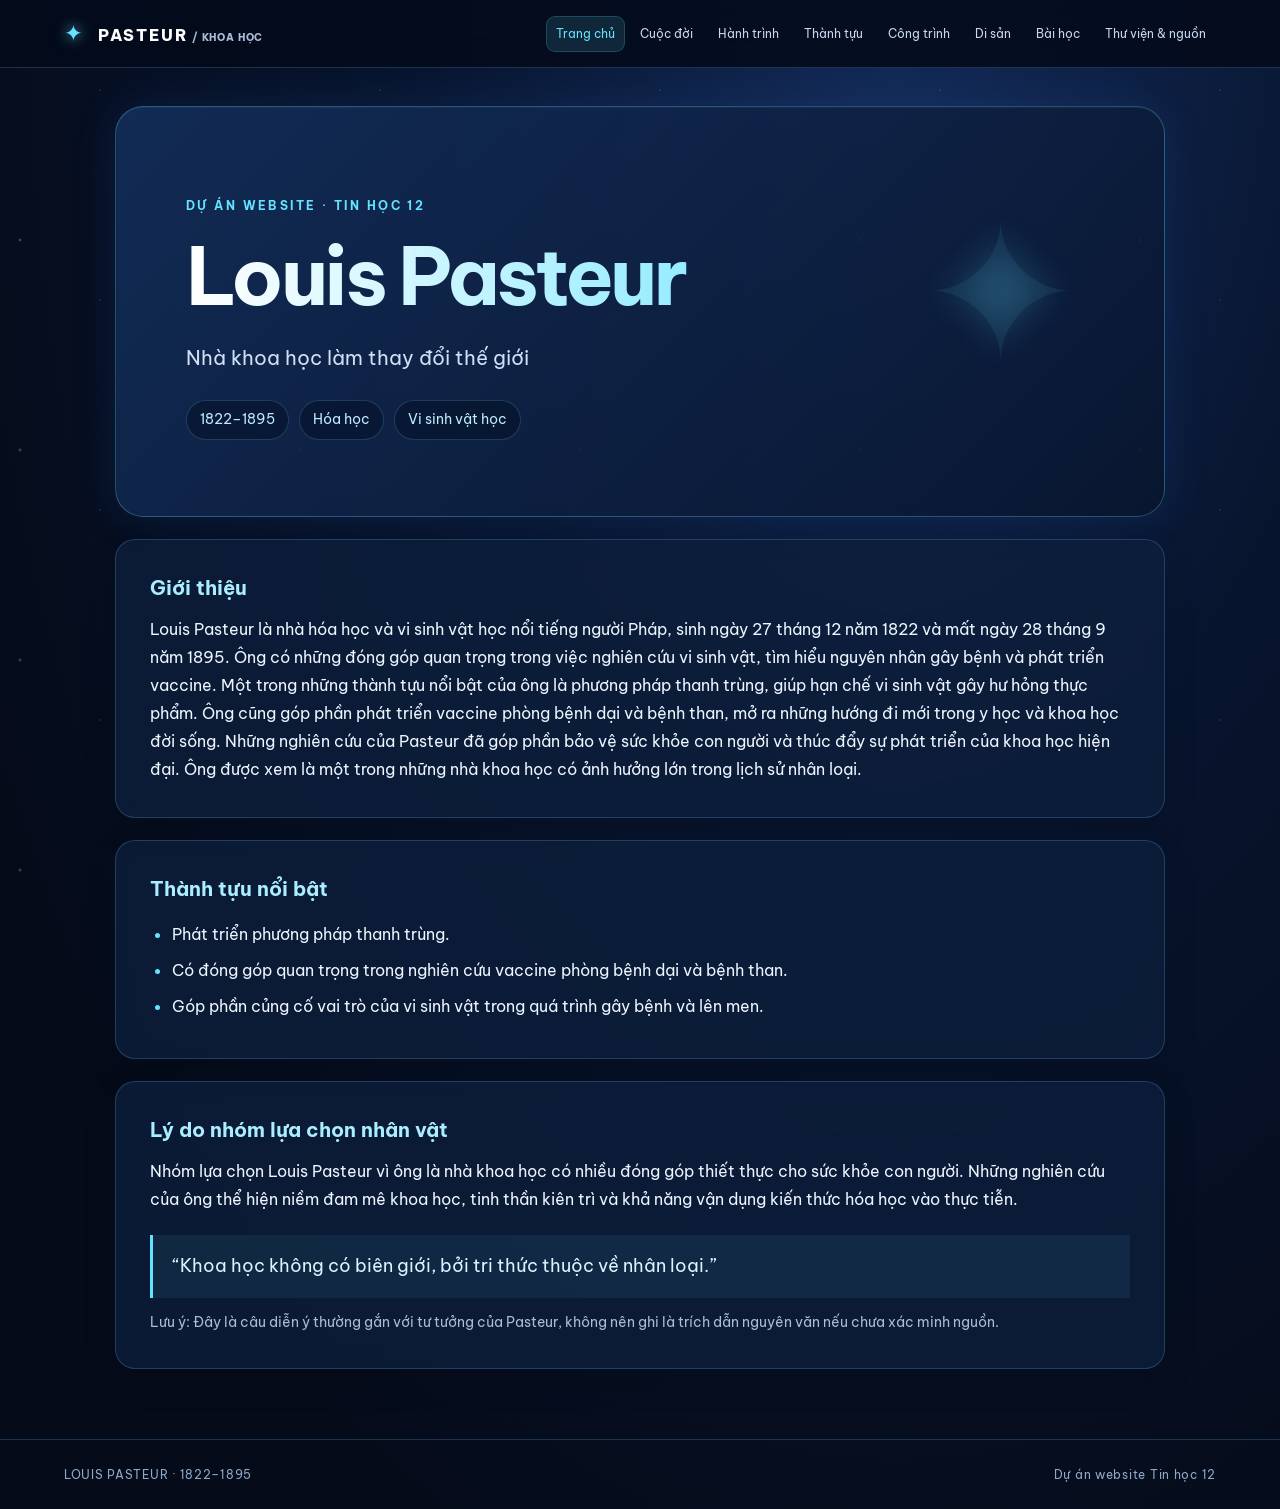
==== index.html @ 59354911 "Add files via upload" ====
<!DOCTYPE html>
<html lang="vi">
<head>
<meta charset="UTF-8"><meta name="viewport" content="width=device-width, initial-scale=1.0">
<meta name="theme-color" content="#07152f">
<title>Louis Pasteur – Nhà khoa học làm thay đổi thế giới</title>
<link rel="stylesheet" href="style.css">
</head>
<body>
<div class="stars"></div>
<header class="topbar"><a class="brand" href="index.html"><span class="brand-mark">✦</span> PASTEUR<span class="brand-sub"> / KHOA HỌC</span></a><button class="menu-toggle" aria-label="Mở menu" onclick="document.querySelector('.nav').classList.toggle('open')">☰</button><nav class="nav"><a href="index.html" class="active">Trang chủ</a>
<a href="cuocdoi.html" class="">Cuộc đời</a>
<a href="hanhtrinh.html" class="">Hành trình</a>
<a href="thanhtuu.html" class="">Thành tựu</a>
<a href="congtrinh.html" class="">Công trình</a>
<a href="disan_baihoc.html" class="">Di sản</a>
<a href="baihoc.html" class="">Bài học</a>
<a href="thuvien_nguon.html" class="">Thư viện & nguồn</a></nav></header>
<main>
<section class="hero">
  <p class="eyebrow">DỰ ÁN WEBSITE · TIN HỌC 12</p>
  <h1>Louis Pasteur</h1>
  <p class="lead">Nhà khoa học làm thay đổi thế giới</p>
  <div class="facts">
    <span>1822–1895</span><span>Hóa học</span><span>Vi sinh vật học</span>
  </div>
</section>
<section class="panel">
  <h2>Giới thiệu</h2>
  <p>Louis Pasteur là nhà hóa học và vi sinh vật học nổi tiếng người Pháp, sinh ngày 27 tháng 12 năm 1822 và mất ngày 28 tháng 9 năm 1895. Ông có những đóng góp quan trọng trong việc nghiên cứu vi sinh vật, tìm hiểu nguyên nhân gây bệnh và phát triển vaccine. Một trong những thành tựu nổi bật của ông là phương pháp thanh trùng, giúp hạn chế vi sinh vật gây hư hỏng thực phẩm. Ông cũng góp phần phát triển vaccine phòng bệnh dại và bệnh than, mở ra những hướng đi mới trong y học và khoa học đời sống. Những nghiên cứu của Pasteur đã góp phần bảo vệ sức khỏe con người và thúc đẩy sự phát triển của khoa học hiện đại. Ông được xem là một trong những nhà khoa học có ảnh hưởng lớn trong lịch sử nhân loại.</p>
</section>
<section class="panel">
  <h2>Thành tựu nổi bật</h2>
  <ul><li>Phát triển phương pháp thanh trùng.</li><li>Có đóng góp quan trọng trong nghiên cứu vaccine phòng bệnh dại và bệnh than.</li><li>Góp phần củng cố vai trò của vi sinh vật trong quá trình gây bệnh và lên men.</li></ul>
</section>
<section class="panel">
  <h2>Lý do nhóm lựa chọn nhân vật</h2>
  <p>Nhóm lựa chọn Louis Pasteur vì ông là nhà khoa học có nhiều đóng góp thiết thực cho sức khỏe con người. Những nghiên cứu của ông thể hiện niềm đam mê khoa học, tinh thần kiên trì và khả năng vận dụng kiến thức hóa học vào thực tiễn.</p>
  <blockquote>“Khoa học không có biên giới, bởi tri thức thuộc về nhân loại.”</blockquote>
  <p class="muted">Lưu ý: Đây là câu diễn ý thường gắn với tư tưởng của Pasteur, không nên ghi là trích dẫn nguyên văn nếu chưa xác minh nguồn.</p>
</section>
</main>
<footer><span>LOUIS PASTEUR · 1822–1895</span><span>Dự án website Tin học 12</span></footer>
<script src="script.js"></script>
</body></html>
---- style.css ----
@import url('https://fonts.googleapis.com/css2?family=Be+Vietnam+Pro:wght@400;500;600;700;800&display=swap');
:root{--bg:#050d20;--panel:rgba(14,31,61,.78);--line:rgba(111,190,255,.22);--text:#edf5ff;--muted:#a9bdd8;--cyan:#64e2ff;--blue:#7a9cff}
*{box-sizing:border-box}html{scroll-behavior:smooth}body{margin:0;min-height:100vh;background:radial-gradient(ellipse at 70% 0%,#142b58 0%,#08152f 38%,#050b19 80%);color:var(--text);font-family:'Be Vietnam Pro',system-ui,sans-serif;line-height:1.75}
.stars{position:fixed;inset:0;pointer-events:none;opacity:.32;z-index:-1;background-image:radial-gradient(2px 2px at 20px 30px,#fff,transparent),radial-gradient(1px 1px at 100px 90px,#a5e9ff,transparent),radial-gradient(1px 1px at 180px 40px,#fff,transparent),radial-gradient(2px 2px at 240px 160px,#7aa9ff,transparent);background-size:280px 210px}
.topbar{position:sticky;top:0;z-index:5;display:flex;align-items:center;justify-content:space-between;gap:18px;padding:14px clamp(16px,5vw,64px);background:rgba(4,11,27,.88);backdrop-filter:blur(16px);border-bottom:1px solid var(--line)}
.brand{font-weight:800;letter-spacing:.12em;color:white;text-decoration:none;white-space:nowrap}.brand-mark{color:var(--cyan);font-size:1.4rem;margin-right:7px;text-shadow:0 0 14px var(--cyan)}.brand-sub{font-size:.65rem;color:var(--muted);letter-spacing:.08em}
.nav{display:flex;gap:5px;align-items:center;flex-wrap:wrap;justify-content:flex-end}.nav a{font-size:.78rem;color:#c7d8f0;text-decoration:none;padding:7px 10px;border-radius:9px;transition:.2s}.nav a:hover,.nav a.active{background:rgba(100,226,255,.12);color:var(--cyan);box-shadow:inset 0 0 0 1px rgba(100,226,255,.18)}
.menu-toggle{display:none;background:transparent;color:white;border:1px solid var(--line);border-radius:8px;padding:7px 10px;font-size:1.1rem}
main{width:min(1050px,calc(100% - 32px));margin:38px auto 70px}.hero,.page-head{padding:clamp(30px,7vw,76px) clamp(22px,6vw,70px);border:1px solid rgba(100,226,255,.28);border-radius:28px;background:linear-gradient(135deg,rgba(19,45,88,.94),rgba(9,21,46,.84));box-shadow:0 0 45px rgba(47,129,255,.12),inset 0 1px rgba(255,255,255,.05);position:relative;overflow:hidden}
.hero:after{content:"✦";position:absolute;right:8%;top:4%;font-size:clamp(90px,18vw,190px);color:rgba(100,226,255,.08);text-shadow:0 0 35px rgba(100,226,255,.2);animation:float 5s ease-in-out infinite}
.eyebrow{font-size:.76rem;letter-spacing:.2em;color:var(--cyan);font-weight:700}.hero h1,.page-head h1{font-size:clamp(2.3rem,7vw,5rem);line-height:1.12;letter-spacing:-.045em;margin:14px 0;background:linear-gradient(90deg,#fff,#8deaff 60%,#9dafff);color:transparent;background-clip:text}.lead{font-size:clamp(1rem,2.5vw,1.25rem);color:#d0e1f7;max-width:700px}.facts{display:flex;flex-wrap:wrap;gap:10px;margin-top:25px}.facts span{padding:7px 13px;border:1px solid var(--line);background:rgba(5,17,39,.55);border-radius:99px;color:#bfeaff;font-size:.85rem}
.panel{margin-top:22px;padding:clamp(20px,4vw,34px);border-radius:20px;border:1px solid var(--line);background:var(--panel);box-shadow:0 12px 35px rgba(0,0,0,.12);backdrop-filter:blur(10px);animation:rise .55s both}.panel h2{font-size:1.25rem;line-height:1.4;color:#a9edff;margin:0 0 13px}.panel p{margin:0 0 14px}.panel p:last-child{margin-bottom:0}.panel ul{padding-left:22px;margin:0}.panel li{padding:4px 0}.panel li::marker{color:var(--cyan)}blockquote{margin:22px 0 12px;padding:16px 20px;border-left:3px solid var(--cyan);background:rgba(100,226,255,.07);color:#d9f6ff;font-size:1.1rem}.muted{font-size:.86rem;color:var(--muted)}a{color:var(--cyan)}.timeline{display:grid;grid-template-columns:repeat(2,minmax(0,1fr));gap:14px;margin-top:18px}.timeline>div{border:1px solid var(--line);border-radius:14px;padding:17px;background:rgba(4,15,34,.48)}.timeline b{color:var(--cyan)}.timeline p{margin:6px 0 0;color:#cbd9ed}
footer{display:flex;justify-content:space-between;gap:12px;flex-wrap:wrap;padding:24px clamp(16px,5vw,64px);border-top:1px solid var(--line);color:#8fa8c8;font-size:.75rem;letter-spacing:.06em}
@keyframes float{0%,100%{transform:translateY(0) rotate(0)}50%{transform:translateY(-12px) rotate(5deg)}}@keyframes rise{from{opacity:0;transform:translateY(12px)}to{opacity:1;transform:translateY(0)}}
@media(max-width:900px){.topbar{flex-wrap:wrap}.menu-toggle{display:block}.nav{display:none;flex-basis:100%;justify-content:flex-start}.nav.open{display:flex}.nav a{font-size:.8rem}.brand-sub{display:none}main{margin-top:22px}.timeline{grid-template-columns:1fr}}
@media(max-width:480px){main{width:calc(100% - 22px)}.topbar{padding:12px}.hero,.page-head{border-radius:20px}.panel{border-radius:16px}.nav a{padding:6px 8px}}
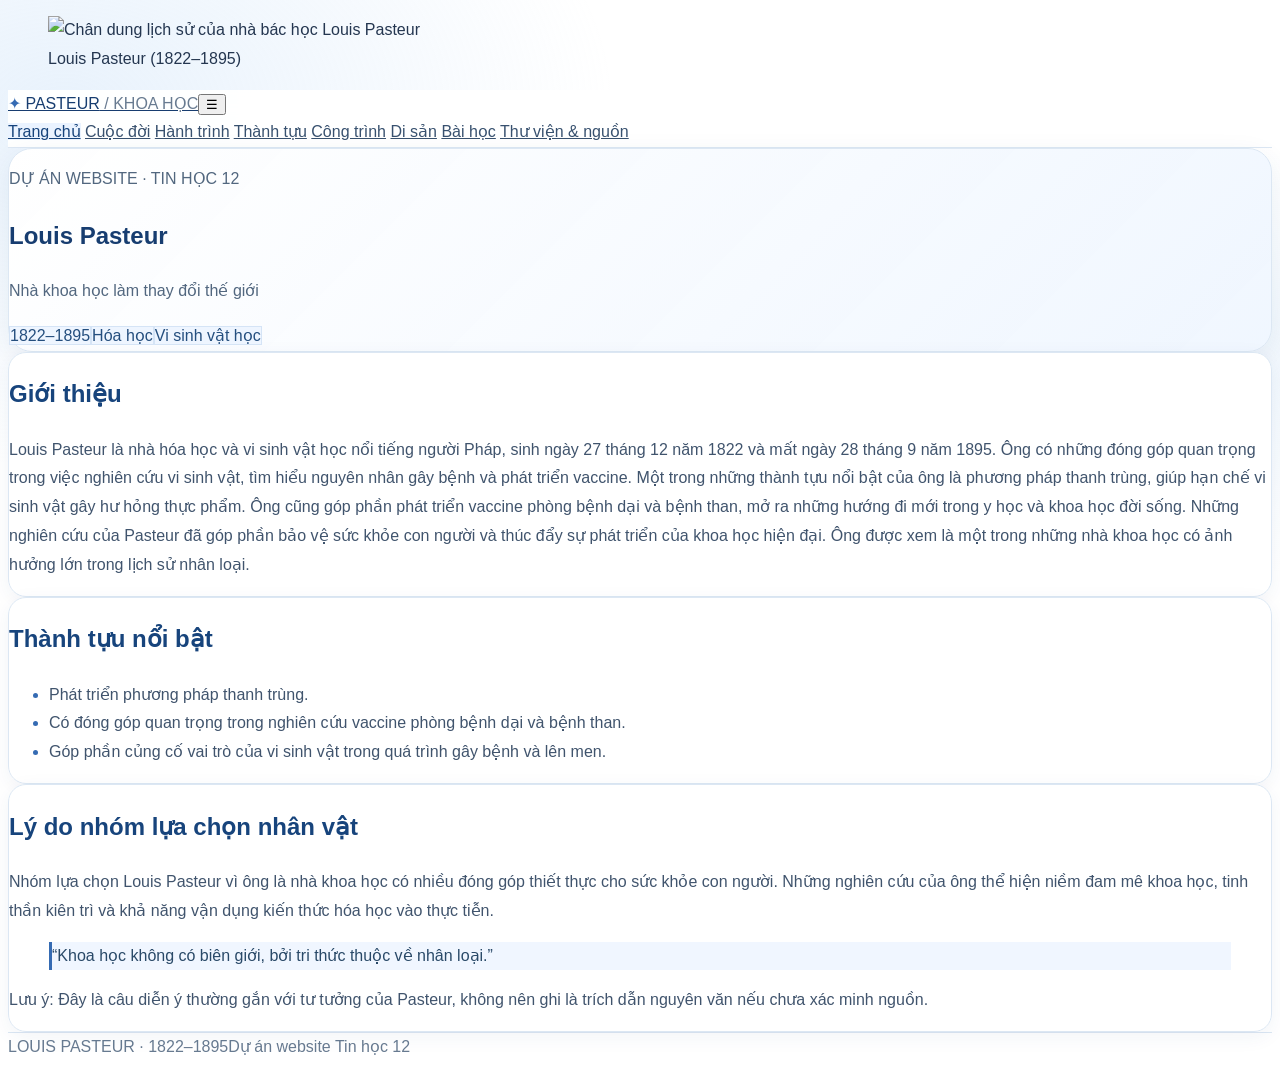
==== commit 01d20fa3: "Update index.html" ====
--- a/index.html
+++ b/index.html
@@ -4,6 +4,15 @@
 <meta charset="UTF-8"><meta name="viewport" content="width=device-width, initial-scale=1.0">
 <meta name="theme-color" content="#07152f">
 <title>Louis Pasteur – Nhà khoa học làm thay đổi thế giới</title>
+  <figure class="pasteur-portrait">
+  <img
+    src="https://commons.wikimedia.org/wiki/Special:FilePath/Louis_Pasteur_portrait_photo.jpg"
+    alt="Chân dung lịch sử của nhà bác học Louis Pasteur"
+    loading="lazy">
+  <figcaption>
+    Louis Pasteur (1822–1895)
+  </figcaption>
+</figure>
 <link rel="stylesheet" href="style.css">
 </head>
 <body>
@@ -42,4 +51,4 @@
 </main>
 <footer><span>LOUIS PASTEUR · 1822–1895</span><span>Dự án website Tin học 12</span></footer>
 <script src="script.js"></script>
-</body></html>+</body></html>
--- a/style.css
+++ b/style.css
@@ -1,17 +1,208 @@
-
-@import url('https://fonts.googleapis.com/css2?family=Be+Vietnam+Pro:wght@400;500;600;700;800&display=swap');
-:root{--bg:#050d20;--panel:rgba(14,31,61,.78);--line:rgba(111,190,255,.22);--text:#edf5ff;--muted:#a9bdd8;--cyan:#64e2ff;--blue:#7a9cff}
-*{box-sizing:border-box}html{scroll-behavior:smooth}body{margin:0;min-height:100vh;background:radial-gradient(ellipse at 70% 0%,#142b58 0%,#08152f 38%,#050b19 80%);color:var(--text);font-family:'Be Vietnam Pro',system-ui,sans-serif;line-height:1.75}
-.stars{position:fixed;inset:0;pointer-events:none;opacity:.32;z-index:-1;background-image:radial-gradient(2px 2px at 20px 30px,#fff,transparent),radial-gradient(1px 1px at 100px 90px,#a5e9ff,transparent),radial-gradient(1px 1px at 180px 40px,#fff,transparent),radial-gradient(2px 2px at 240px 160px,#7aa9ff,transparent);background-size:280px 210px}
-.topbar{position:sticky;top:0;z-index:5;display:flex;align-items:center;justify-content:space-between;gap:18px;padding:14px clamp(16px,5vw,64px);background:rgba(4,11,27,.88);backdrop-filter:blur(16px);border-bottom:1px solid var(--line)}
-.brand{font-weight:800;letter-spacing:.12em;color:white;text-decoration:none;white-space:nowrap}.brand-mark{color:var(--cyan);font-size:1.4rem;margin-right:7px;text-shadow:0 0 14px var(--cyan)}.brand-sub{font-size:.65rem;color:var(--muted);letter-spacing:.08em}
-.nav{display:flex;gap:5px;align-items:center;flex-wrap:wrap;justify-content:flex-end}.nav a{font-size:.78rem;color:#c7d8f0;text-decoration:none;padding:7px 10px;border-radius:9px;transition:.2s}.nav a:hover,.nav a.active{background:rgba(100,226,255,.12);color:var(--cyan);box-shadow:inset 0 0 0 1px rgba(100,226,255,.18)}
-.menu-toggle{display:none;background:transparent;color:white;border:1px solid var(--line);border-radius:8px;padding:7px 10px;font-size:1.1rem}
-main{width:min(1050px,calc(100% - 32px));margin:38px auto 70px}.hero,.page-head{padding:clamp(30px,7vw,76px) clamp(22px,6vw,70px);border:1px solid rgba(100,226,255,.28);border-radius:28px;background:linear-gradient(135deg,rgba(19,45,88,.94),rgba(9,21,46,.84));box-shadow:0 0 45px rgba(47,129,255,.12),inset 0 1px rgba(255,255,255,.05);position:relative;overflow:hidden}
-.hero:after{content:"✦";position:absolute;right:8%;top:4%;font-size:clamp(90px,18vw,190px);color:rgba(100,226,255,.08);text-shadow:0 0 35px rgba(100,226,255,.2);animation:float 5s ease-in-out infinite}
-.eyebrow{font-size:.76rem;letter-spacing:.2em;color:var(--cyan);font-weight:700}.hero h1,.page-head h1{font-size:clamp(2.3rem,7vw,5rem);line-height:1.12;letter-spacing:-.045em;margin:14px 0;background:linear-gradient(90deg,#fff,#8deaff 60%,#9dafff);color:transparent;background-clip:text}.lead{font-size:clamp(1rem,2.5vw,1.25rem);color:#d0e1f7;max-width:700px}.facts{display:flex;flex-wrap:wrap;gap:10px;margin-top:25px}.facts span{padding:7px 13px;border:1px solid var(--line);background:rgba(5,17,39,.55);border-radius:99px;color:#bfeaff;font-size:.85rem}
-.panel{margin-top:22px;padding:clamp(20px,4vw,34px);border-radius:20px;border:1px solid var(--line);background:var(--panel);box-shadow:0 12px 35px rgba(0,0,0,.12);backdrop-filter:blur(10px);animation:rise .55s both}.panel h2{font-size:1.25rem;line-height:1.4;color:#a9edff;margin:0 0 13px}.panel p{margin:0 0 14px}.panel p:last-child{margin-bottom:0}.panel ul{padding-left:22px;margin:0}.panel li{padding:4px 0}.panel li::marker{color:var(--cyan)}blockquote{margin:22px 0 12px;padding:16px 20px;border-left:3px solid var(--cyan);background:rgba(100,226,255,.07);color:#d9f6ff;font-size:1.1rem}.muted{font-size:.86rem;color:var(--muted)}a{color:var(--cyan)}.timeline{display:grid;grid-template-columns:repeat(2,minmax(0,1fr));gap:14px;margin-top:18px}.timeline>div{border:1px solid var(--line);border-radius:14px;padding:17px;background:rgba(4,15,34,.48)}.timeline b{color:var(--cyan)}.timeline p{margin:6px 0 0;color:#cbd9ed}
-footer{display:flex;justify-content:space-between;gap:12px;flex-wrap:wrap;padding:24px clamp(16px,5vw,64px);border-top:1px solid var(--line);color:#8fa8c8;font-size:.75rem;letter-spacing:.06em}
-@keyframes float{0%,100%{transform:translateY(0) rotate(0)}50%{transform:translateY(-12px) rotate(5deg)}}@keyframes rise{from{opacity:0;transform:translateY(12px)}to{opacity:1;transform:translateY(0)}}
-@media(max-width:900px){.topbar{flex-wrap:wrap}.menu-toggle{display:block}.nav{display:none;flex-basis:100%;justify-content:flex-start}.nav.open{display:flex}.nav a{font-size:.8rem}.brand-sub{display:none}main{margin-top:22px}.timeline{grid-template-columns:1fr}}
-@media(max-width:480px){main{width:calc(100% - 22px)}.topbar{padding:12px}.hero,.page-head{border-radius:20px}.panel{border-radius:16px}.nav a{padding:6px 8px}}
+/* ===== GIAO DIEN LOUIS PASTEUR ===== */
+:root {
+  --bg: #ffffff;
+  --panel: rgba(255, 255, 255, 0.94);
+  --line: #dce7f3;
+  --text: #243650;
+  --muted: #687b91;
+  --cyan: #356bb3;
+  --blue: #17447c;
+}
+
+html {
+  scroll-behavior: smooth;
+}
+
+body {
+  background: #ffffff !important;
+  color: #243650 !important;
+  font-family: "Be Vietnam Pro", Arial, sans-serif;
+  line-height: 1.8;
+}
+
+/* Mây xanh nhạt trang trí nền */
+body::before {
+  content: "";
+  position: fixed;
+  inset: 0;
+  z-index: -1;
+  pointer-events: none;
+  background:
+    radial-gradient(ellipse at 5% 12%,
+      rgba(190, 218, 247, 0.35), transparent 32%),
+    radial-gradient(ellipse at 95% 40%,
+      rgba(220, 235, 250, 0.45), transparent 28%),
+    radial-gradient(ellipse at 50% 100%,
+      rgba(225, 239, 252, 0.35), transparent 35%);
+}
+
+/* Thanh đầu trang */
+.topbar {
+  background: rgba(255, 255, 255, 0.94) !important;
+  border-bottom: 1px solid #dce7f3 !important;
+  backdrop-filter: blur(12px);
+}
+
+.brand {
+  color: #173d70 !important;
+}
+
+.brand-mark {
+  color: #356bb3 !important;
+}
+
+.brand-sub {
+  color: #687b91 !important;
+}
+
+.nav a {
+  color: #38516f !important;
+}
+
+.nav a:hover,
+.nav a.active {
+  background: #eaf3ff !important;
+  color: #17447c !important;
+}
+
+/* Tiêu đề chính */
+main {
+  position: relative;
+  z-index: 1;
+}
+
+.hero,
+.page-head {
+  background:
+    linear-gradient(135deg,
+      rgba(255, 255, 255, 0.98),
+      rgba(239, 246, 255, 0.95)) !important;
+  border: 1px solid #dce7f3 !important;
+  border-radius: 24px !important;
+  box-shadow: 0 8px 28px rgba(30, 68, 112, 0.07) !important;
+  color: #243650 !important;
+}
+
+.hero::after {
+  color: rgba(44, 94, 155, 0.07) !important;
+  text-shadow: none !important;
+}
+
+.eyebrow {
+  color: #356bb3 !important;
+}
+
+.hero h1,
+.page-head h1 {
+  color: #173d70 !important;
+}
+
+.lead,
+.hero p,
+.page-head p {
+  color: #52677f !important;
+}
+
+/* Các khung nội dung */
+.panel {
+  background: rgba(255, 255, 255, 0.96) !important;
+  border: 1px solid #dce7f3 !important;
+  border-radius: 18px !important;
+  box-shadow: 0 5px 20px rgba(30, 68, 112, 0.06) !important;
+  color: #243650 !important;
+}
+
+.panel h2 {
+  color: #17447c !important;
+}
+
+.panel p,
+.panel li {
+  color: #40546d !important;
+}
+
+.panel li::marker {
+  color: #356bb3 !important;
+}
+
+blockquote {
+  border-left: 3px solid #356bb3 !important;
+  background: #f0f6ff !important;
+  color: #294968 !important;
+}
+
+/* Thông tin và mốc thời gian */
+.facts span {
+  background: #eef5ff !important;
+  border: 1px solid #d5e4f6 !important;
+  color: #244e7e !important;
+}
+
+.timeline > div {
+  background: #f7faff !important;
+  border-color: #dce7f3 !important;
+}
+
+.timeline b {
+  color: #245b96 !important;
+}
+
+.timeline p {
+  color: #40546d !important;
+}
+
+.muted,
+footer {
+  color: #687b91 !important;
+}
+
+footer {
+  border-top: 1px solid #dce7f3 !important;
+}
+
+/* Hình ảnh lịch sử */
+img {
+  max-width: 100%;
+  height: auto;
+}
+
+.panel img {
+  border-radius: 12px;
+}
+/* Nút và liên kết */
+a {
+  transition: color 0.2s ease;
+}
+
+a:hover {
+  color: #356bb3;
+}
+
+::selection {
+  background: #dceaff;
+  color: #173d70;
+}
+
+/* Điện thoại */
+@media (max-width: 900px) {
+  .topbar {
+    flex-wrap: wrap;
+  }
+
+  .menu-toggle {
+    color: #17447c !important;
+  }
+
+  .nav {
+    gap: 6px;
+  }
+
+  .hero,
+  .page-head {
+    padding: 24px 18px !important;
+  }
+
+  .timeline {
+    grid-template-columns: 1fr !important;
+  }
+}
